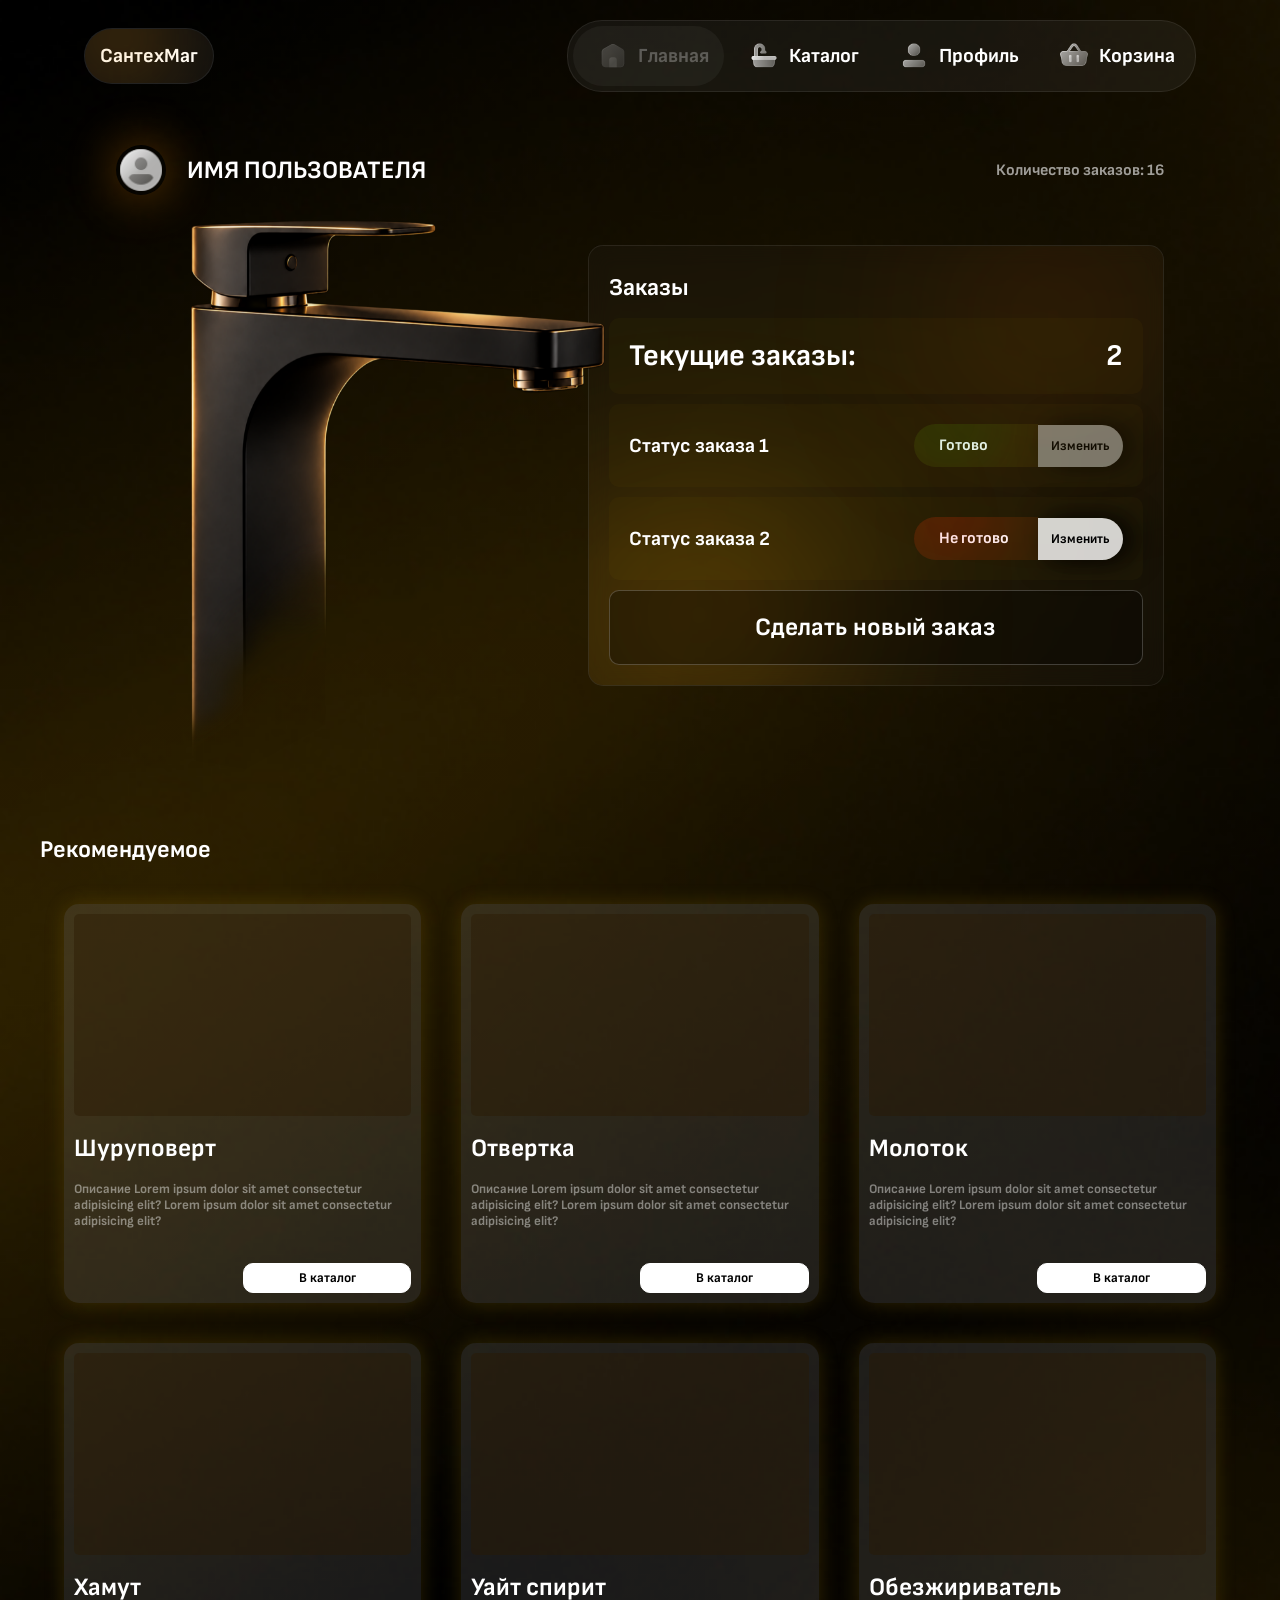
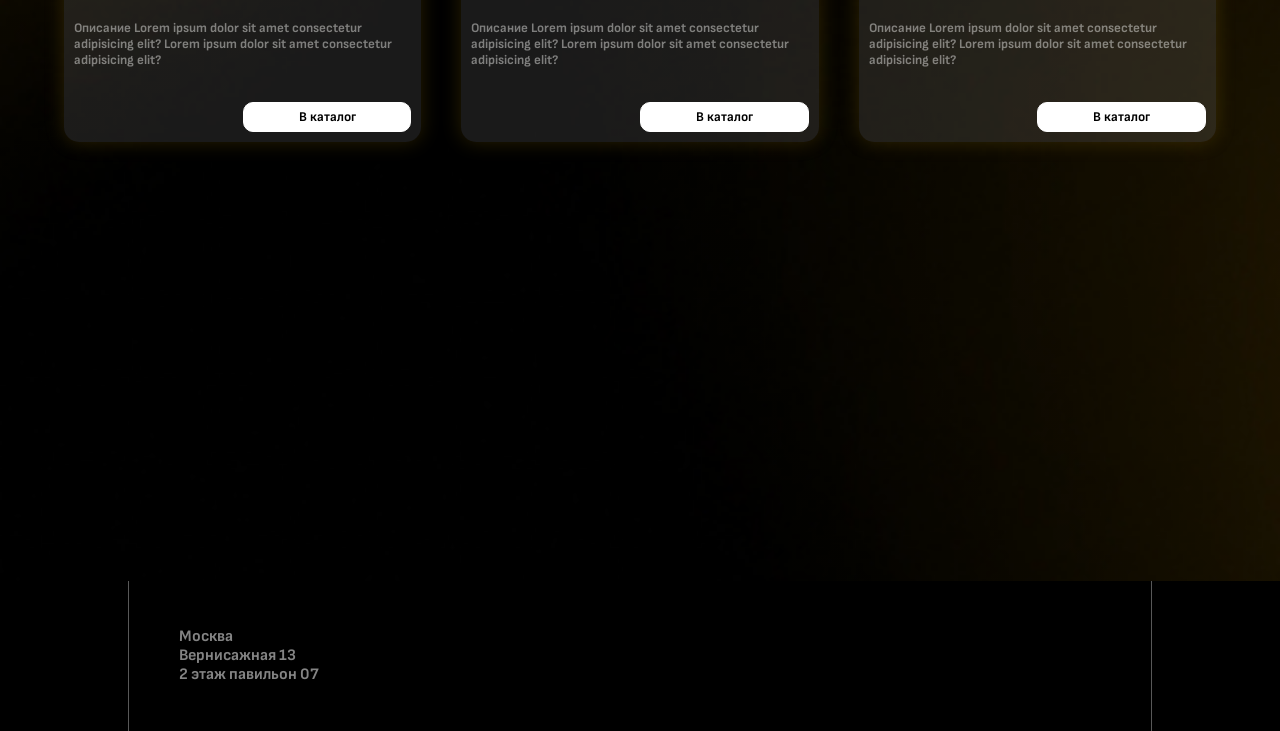
==== index.html @ e147cb2a "добавление рекомендуемых" ====
<!DOCTYPE html>
<html lang="ru">

<head>
    <meta charset="UTF-8">
    <meta name="viewport" content="width=device-width, initial-scale=1.0">
    <meta name="robots" content="noindex">
    <title>Магазин Сантехники</title>
    <link rel="preconnect" href="https://fonts.googleapis.com">
    <link rel="preconnect" href="https://fonts.gstatic.com" crossorigin>
    <link href="https://fonts.googleapis.com/css2?family=Sofia+Sans:ital,wght@0,1..1000;1,1..1000&display=swap"
        rel="stylesheet">
    <link rel="stylesheet" href="css/style.css">
    <link rel="stylesheet" href="css/menu.css">
</head>

<body>
    <div class="menu__blok">
        <div class="menu__close"><img src="img/header/menu-close.png" alt="menuclose" class="menu__close__logo"></div>
        <div class="menu__nav">
            <div class="menu__item menu__item_open">
                <div class="menu__item_icon"><img src="img/header/home.svg" alt="home"></div>
                <div class="menu__item_title"><a href="index.html">Главная</a></div>
            </div>
            <div class="menu__item">
                <div class="menu__item_icon"><img src="img/header/catalog.png" alt="catalog"></div>
                <div class="menu__item_title"><a href="catalog.html">Каталог</a></div>
            </div>
            <div class="menu__item">
                <div class="menu__item_icon"><img src="img/header/profile.png" alt="profile"></div>
                <div class="menu__item_title"><a href="#">Профиль</a></div>
            </div>
            <div class="menu__item">
                <div class="menu__item_icon"><img src="img/header/korxina.png" alt="korzina"></div>
                <div class="menu__item_title"><a href="cart.html">Корзина</a></div>
            </div>
        </div>
    </div>



    <!---------------Шапка  -->
    <div class="fon-blok">

        <header>

            <div class="header__flex">
                <div class="header__logo">
                    <div class="header__logo__blob"></div>
                    <div class="header__logo__text">СантехМаг</div>
                </div>
                <div class="search__blok">
                    <div class="search__img__div"><img src="img/header/loupe.png" alt="" class="search__logo"></div>
                    <input type="text" placeholder="Поиск" class="search__input">
                </div>

                <div class="nav__flex">
                    <nav class="nav">
                        <div class="nav__item nav__item_open">
                            <div class="nav__item_icon"><img src="img/header/home.svg" alt="home"></div>
                            <div class="nav__item_title"><a href="index.html">Главная</a></div>
                        </div>
                        <div class="nav__item">
                            <div class="nav__item_icon"><img src="img/header/catalog.png" alt="catalog"></div>
                            <div class="nav__item_title"><a href="catalog.html">Каталог</a></div>
                        </div>
                        <div class="nav__item">
                            <div class="nav__item_icon"><img src="img/header/profile.png" alt="profile"></div>
                            <div class="nav__item_title"><a href="#">Профиль</a></div>
                        </div>
                        <div class="nav__item">
                            <div class="nav__item_icon"><img src="img/header/korxina.png" alt="korzina"></div>
                            <div class="nav__item_title"><a href="cart.html">Корзина</a></div>
                        </div>
                    </nav>
                </div>
                <div class="header__menu"><img src="img/header/menu.png" alt="menu"></div>
            </div>



        </header>

        <main class="container">


            <!-- -------------Главная---- -->
            <section class="home">
                <div class="user">
                    <div class="user__logo"><img src="img/header/profilelog.png" alt="profile"></div>
                    <div class="user__name">Имя пользователя</div>

                    <div class="user__count">Количество заказов: 16</div>

                </div>
                <div class="info__blok">

                    <div class="kran__blok"><img src="img/kran.png" alt=""></div>

                    <div class="info">
                        <div class="info__blob"></div>
                        <div class="info__blob1"></div>
                        <h1 class="info__title">Заказы</h1>
                        <div class="info__item">
                            <div class="info__subtitle info__subtitle_live">Текущие заказы:</div>
                            <div class="info__counts">2</div>
                        </div>
                        <div class="info__item">
                            <div class="info__subtitle">Статус заказа 1</div>
                            <div class="info__status info__status_ready">
                                <div class="info__status__blob"></div>
                                <div class="info__status__title">Готово</div>
                            </div>
                            <button class="info__btn info__btn_ready" disabled>Изменить</button>
                        </div>

                        <div class="info__item">
                            <div class="info__subtitle">Статус заказа 2</div>
                            <div class="info__status">
                                <div class="info__status__blob info__status__blob-ready"></div>
                                <div class="info__status__title">Не готово</div>
                            </div>
                            <button class="info__btn">Изменить</button>
                        </div>
                        <div class="info__item info__item-btn">
                            <button class="info__btn_order"><a href="catalog.html">Сделать новый заказ</a></button>
                        </div>
                    </div>
                </div>
            </section>
    </div>

    <!-- -----------Частые товары -->

    <section class="usble">
        <h1 class="usble__title">Рекомендуемое</h1>

        <div class="goods">


        </div>
    </section>

    </main>


    <!--------------Подвал -->
    <footer>
        <div class="footer__info">
            <p>Москва <br> Вернисажная 13 <br> 2 этаж павильон 07</p>
        </div>
    </footer>

    <script src="script/products.js"></script>

    <script src="script/menu.js"></script>
    <script src="script/home.js"></script>
    <script src="script/animations.js"></script>
</body>

</html>
---- css/style.css ----
*,
*::before,
*::after {
  -webkit-box-sizing: border-box;
  box-sizing: border-box;
  font-family: "Sofia Sans", sans-serif;
  font-weight: 700;
}

* {
  margin: 0;
}

body {
  background: linear-gradient(rgba(0, 0, 0, 0.2), rgba(0, 0, 0, 0.2)),
    url('../img/fon.jpg') 0 0/cover;
}

.fon-blok {
  width: 100%;
  overflow: hidden;
}


header {
  position: relative;
  /* animation: down 1s; */
  width: 90%;
  margin: 0 auto;
  height: 100px;
  padding: 20px;

}

.header__menu {
  right: 20px;
  width: 50px;
  height: 50px;
  display: none;
}

.header__menu img {
  width: 100%;
}

.header__flex {
  display: -webkit-box;
  display: -ms-flexbox;
  display: flex;
  -webkit-box-pack: justify;
  -ms-flex-pack: justify;
  justify-content: space-between;
  -webkit-box-align: center;
  -ms-flex-align: center;
  align-items: center;
}

.header__logo {
  overflow: hidden;
  position: relative;
  padding: 15px;
  border-radius: 35px;
  -ms-flex-line-pack: center;
  align-content: center;
  background-color: rgba(128, 128, 128, 0.108);
  border: 1px solid rgba(255, 255, 255, 0.077);
}

.header__logo__blob {
  width: 50px;
  height: 50px;
  border-radius: 50%;
  -webkit-box-shadow: 0 0 20px gold;
  box-shadow: 0 0 20px gold;
  background-color: rgba(255, 136, 0, 0.884);
  -webkit-filter: blur(50px);
  filter: blur(50px);
  position: absolute;
  bottom: 20px;
  left: 10px;
  z-index: 3;
}

.header__logo__text {
  background: transparent;
  color: white;
  font-size: 20px;
}

.header__logo img {
  display: block;
  width: 70%;
  margin: 0 auto;
}

.nav {
  background-color: rgba(128, 128, 128, 0.108);
  border-radius: 35px;
  padding: 5px;
  display: -webkit-box;
  display: -ms-flexbox;
  display: flex;
  justify-content: space-between;
  -webkit-box-align: center;
  -ms-flex-align: center;
  align-items: center;
  border: 1px solid rgba(255, 255, 255, 0.077);
}

.nav__item {
  position: relative;
  display: -webkit-box;
  display: -ms-flexbox;
  display: flex;
  -webkit-box-align: center;
  -ms-flex-align: center;
  align-items: center;

  -webkit-transition-duration: 0.2s;
  transition-duration: 0.2s;
  border-radius: 35px;
  padding: 15px;
}

.nav__item:hover {
  background-color: rgba(128, 128, 128, 0.314);
}

.nav__item_open {
  opacity: 0.3;
  background-color: rgba(128, 128, 128, 0.314);
}

.nav__item_open:hover {
  opacity: 0.3;
}

.nav__item_icon {
  align-items: center;
  width: 30px;
  margin: 0 10px;
}

.nav__item_icon img {
  display: block;
  margin: 0 auto;
  width: 100%;
}

.nav__item_title a {
  text-decoration: none;
  font-size: 20px;
  color: white;
}

.nav__item_title a::after {
  content: '';
  position: absolute;
  top: 0;
  left: 0;
  right: 0;
  bottom: 0;
  z-index: 1;
}

.nav__item {
  cursor: pointer;
}


.search__blok {
  padding: 0 10px;
  display: flex;
  opacity: 1;
  animation: search 1s forwards reverse;
  border-radius: 40px;
  align-items: center;
  width: 40%;
  min-height: 60px;
  background-color: rgba(128, 128, 128, 0.139);
  border: 1px solid rgba(255, 255, 255, 0.077);
}

.search__img__div {
  border-right: 1px solid rgb(246, 243, 243);
  max-width: 30px;
  margin: 10px;
  padding-right: 5px;
}

.search__logo {
  display: block;
  width: 100%;
  margin: 0 auto;
}

.search__input {
  outline: none;
  border-radius: 40px;
  border: none;
  width: 90%;
  min-height: 30px;
  padding: 10px;
  background-color: rgba(255, 170, 0, 0.077);
  color: white;
}






.container {
  padding: 20px;
  width: 85%;
  margin: 0 auto;
}

.user {
  position: relative;
  animation: up 1s;
  display: -webkit-box;
  display: -ms-flexbox;
  display: flex;
  -webkit-box-pack: start;
  -ms-flex-pack: start;
  justify-content: start;
  -webkit-box-align: center;
  -ms-flex-align: center;
  align-items: center;
  padding: 50px 0;
  width: 100%;
  height: 30px;
}

.user__logo {
  width: 50px;
  height: 50px;
  box-shadow: 0 0 50px rgba(255, 145, 0, 0.425);
  border-radius: 50%;
  overflow: hidden;
}

.user__logo img {
  display: block;
  margin: 0 auto;
  width: 100%;
}

.user__name {
  color: white;
  font-size: 25px;
  text-transform: uppercase;
  -webkit-box-flex: 1;
  -ms-flex: 1 1 auto;
  flex: 1 1 auto;
  margin: 0 2%;
}

.user__count {
  color: rgba(255, 255, 255, 0.599);
}

.home {
  padding: 0;
}

.info__blok {
  display: flex;
  flex-direction: row;
  justify-content: space-between;
  align-items: start;
}

.kran__blok {
  animation: updown 4s ease-in-out 1s infinite alternate-reverse;
  position: relative;
  width: 40%;
  left: 7%;
  z-index: 8;
  max-height: 100%;
}

.kran__blok img {
  width: 100%;
  animation: up 2s ease;
  pointer-events: none;
}


.info {
  position: relative;
  animation: up 1s;
  z-index: 5;
  background: transparent;
  background-color: rgba(241, 241, 241, 0.024);
  backdrop-filter: blur(10px);
  padding: 10px;
  border-radius: 15px;
  margin: 25px 0 0 0;
  justify-self: end;
  width: 55%;
  overflow: hidden;
  border: 1px solid rgba(255, 255, 255, 0.077);
}

.info__item {
  margin: 10px;
  z-index: 2;
  position: relative;
  opacity: 0;
  animation: up 1s forwards;
  animation-delay: 0.5s;
  display: -webkit-box;
  display: -ms-flexbox;
  display: flex;
  -webkit-box-align: center;
  -ms-flex-align: center;
  align-items: center;
  background-color: rgba(255, 217, 0, 0.027);
  backdrop-filter: blur(500px);
  padding: 20px;
  border-radius: 10px;
}

.info__item-btn {
  justify-content: center;
  border: 1px solid rgba(255, 255, 255, 0.206);
  background-color: rgba(0, 0, 0, 0.299);
}

.info__item-btn:hover {
  background-color: rgba(255, 217, 0, 0.027);
}

.info__title {
  color: white;
  margin: 3% 0 3% 10px;
}

.info__subtitle {

  color: white;
  /* margin: 0 0 1% 0; */
  font-size: 20px;
  -webkit-box-flex: 1;
  -ms-flex: 1 1 auto;
  flex: 1 1 auto;
}

.info__subtitle_live {
  font-size: 30px;
}

.info__btn_order {
  background: none;
  border: none;

}

.info__btn_order a {
  color: white;
  font-size: 25px;
  text-decoration: none;
}

.info__btn_order a::after {
  content: '';
  top: 0;
  bottom: 0;
  left: 0;
  right: 0;
  position: absolute;
  z-index: 1;
}


.info__blob {
  width: 200px;
  height: 100px;
  border-radius: 50%;
  -webkit-box-shadow: 0 0 40px rgba(255, 217, 0, 0.073);
  box-shadow: 0 0 40px rgba(255, 217, 0, 0.055);
  background-color: rgba(255, 106, 0, 0.288);
  -webkit-filter: blur(100px);
  filter: blur(100px);
  position: absolute;
  top: 20px;
  right: 10px;
  z-index: 0;
}

.info__blob1 {
  width: 200px;
  height: 100px;
  border-radius: 50%;
  -webkit-box-shadow: 0 0 50px gold;
  box-shadow: 0 0 50px gold;
  background-color: rgba(255, 136, 0, 0.384);
  -webkit-filter: blur(100px);
  filter: blur(100px);
  position: absolute;
  bottom: 20px;
  left: 10px;
  z-index: 0;
}

.info__counts {
  color: white;
  font-size: 30px;
}

.info__status {
  overflow: hidden;
  position: relative;
  -ms-flex-line-pack: center;
  align-content: center;
  background-color: rgba(252, 152, 2, 0.075);
  display: block;
  padding: 0 5%;
  text-align: start;
  -ms-flex-line-pack: center;
  align-content: center;
  width: 25%;
  border-radius: 30px 0 0 30px;
  height: 43px;
  /* -webkit-box-shadow: 0 0 10px red; */
  /* box-shadow: 0 0 10px red; */
}

.info__status__title {
  color: white;
}

.info__status__blob {
  width: 50px;
  height: 50px;
  border-radius: 50%;
  -webkit-box-shadow: 0 0 10px green;
  box-shadow: 0 0 10px green;
  background-color: green;
  -webkit-filter: blur(50px);
  filter: blur(50px);
  position: absolute;
  bottom: 20px;
  left: 10px;
  z-index: 3;
}

.info__status__blob-ready {
  -webkit-box-shadow: 0 0 10px red;
  box-shadow: 0 0 10px red;
  background-color: red;
}

.info__btn {
  padding: 13px;
  background-color: rgba(255, 255, 255, 0.807);
  color: black;
  border-radius: 0 30px 30px 0;
  -webkit-transition-duration: 0.3s;
  transition-duration: 0.3s;
  border: none;
  -webkit-box-shadow: 10px 0 30px black;
  box-shadow: 10px 0 30px black;
}

.info__btn:hover {
  background-color: rgba(0, 0, 0, 0.589);
  color: white;
}

.info__btn_ready {
  opacity: 0.5;
}

.info__btn_ready:hover {
  background-color: rgba(255, 255, 255, 0.807);
  color: black;
}

.usble {
  width: 100%;
  backdrop-filter: blur(0px);
  overflow: hidden;

}

.usble__title {
  color: white;
  margin: 40px;
}

.goods {
  display: -ms-grid;
  display: grid;
  -ms-grid-columns: 1fr 40px 1fr 40px 1fr;
  grid-template-columns: repeat(3, 1fr);
  -ms-grid-rows: 1fr 40px 1fr 40px 1fr;
  grid-template-rows: repeat(3, 1fr);
  gap: 40px;
  width: 90%;
  margin: 0 auto;
}

.goods>*:nth-child(1) {
  -ms-grid-row: 1;
  -ms-grid-column: 1;
}

.goods>*:nth-child(2) {
  -ms-grid-row: 1;
  -ms-grid-column: 3;
}

.goods>*:nth-child(3) {
  -ms-grid-row: 1;
  -ms-grid-column: 5;
}

.goods>*:nth-child(4) {
  -ms-grid-row: 3;
  -ms-grid-column: 1;
}

.goods>*:nth-child(5) {
  -ms-grid-row: 3;
  -ms-grid-column: 3;
}

.goods>*:nth-child(6) {
  -ms-grid-row: 3;
  -ms-grid-column: 5;
}

.goods>*:nth-child(7) {
  -ms-grid-row: 5;
  -ms-grid-column: 1;
}

.goods>*:nth-child(8) {
  -ms-grid-row: 5;
  -ms-grid-column: 3;
}

.goods>*:nth-child(9) {
  -ms-grid-row: 5;
  -ms-grid-column: 5;
}

.goods__karta {
  opacity: 0;
  position: relative;
  display: -webkit-box;
  display: -ms-flexbox;
  display: flex;
  -webkit-box-orient: vertical;
  -webkit-box-direction: normal;
  -ms-flex-direction: column;
  flex-direction: column;
  -webkit-box-pack: start;
  -ms-flex-pack: start;
  justify-content: start;
  -webkit-box-align: center;
  -ms-flex-align: center;
  align-items: center;
  padding: 10px;
  border-radius: 15px;
  max-width: 100%;
  background-color: rgba(255, 255, 255, 0.103);
  -webkit-box-shadow: 0 0 20px rgba(255, 200, 0, 0.658);
  box-shadow: 0 0 20px rgba(181, 142, 0, 0.228);
  backdrop-filter: blur(10px);
  transition-duration: 0.5s;
}

.goods__karta:hover {
  scale: 1.10;
  box-shadow: 0 0 1px black;
}

.animate {
  animation: up 1s forwards;
}

.goods__image {
  background-color: rgba(42, 26, 0, 0.409);
  width: 100%;
  border-radius: 5px;
  padding-bottom: 60%;
  margin-bottom: 5%;
}

.goods__name {
  color: white;
  font-size: 25px;
  margin-bottom: 5%;
  -ms-flex-item-align: start;
  -ms-grid-row-align: start;
  align-self: start;
}

.goods__description {
  font-size: 13px;
  color: rgba(255, 254, 253, 0.439);
  margin-bottom: 10%;
  -webkit-box-flex: 1;
  -ms-flex: 1 1 auto;
  flex: 1 1 auto;
  max-height: 60px;
  overflow: hidden;
}

.goods__btn {
  -ms-flex-item-align: end;
  -ms-grid-row-align: end;
  align-self: end;
  background-color: white;
  color: black;
  border: 1px solid white;
  border-radius: 10px;
  width: 50%;
  height: 30px;
  -webkit-transition-duration: 0.2s;
  transition-duration: 0.2s;
}

.goods__btn:active {
  background-color: rgba(253, 252, 252, 0.266);
}

.goods__btn:hover {
  background-color: rgba(252, 251, 248, 0.432);
}

footer {
  background-color: black;
  height: 150px;
}

footer .footer__info {
  border-left: 1px solid rgba(128, 128, 128, 0.688);
  border-right: 1px solid rgba(128, 128, 128, 0.688);
  width: 80%;
  height: 100%;
  -ms-flex-line-pack: center;
  align-content: center;
  margin: 0 auto;
  color: rgba(255, 255, 255, 0.519);
}

footer .footer__info p {
  padding: 0 50px;
}

@keyframes search {
  0% {
    opacity: 0;
    width: 0%;
  }

  100% {
    opacity: 1;
    width: 40%;
  }
}


@keyframes down {
  0% {
    opacity: 0;
    top: -100px
  }

  100% {
    top: 0;
    opacity: 1;
  }
}

@keyframes up {
  0% {
    transform: translateY(100px);
    opacity: 0;
  }

  100% {
    transform: translateY(0);
    opacity: 1;
  }
}

@keyframes updown {
  0% {
    transform: translateY(30px);
  }

  100% {
    transform: translateY(0);
  }
}


@media (max-width: 1200px) {
  .search__blok {
    width: 60%;

  }

  .nav__flex {
    display: none;
  }

  .header__menu {
    display: block;
  }

  .fon-blok {
    background: url(/img/fon.jpg) -1050px 0;

  }

  .kran__blok {
    display: none;
  }

  .info {
    width: 100%;
  }
}

@media (max-width: 780px) {
  .goods {
    -ms-grid-columns: (1fr 1fr);
    grid-template-columns: repeat(2, 1fr);
  }

  .container {
    width: 100%;
    margin: 0;
  }

  .user {
    padding: 0;
  }
  .info {
    padding: 5px;
  }
  .info__title {
    font-size: 20px;
  }
  .info__subtitle_live {
    font-size: 20px;
  }
  header {
    width: 100%;
    height: 70px;
    padding: 10px;
  }

  .nav__flex {
    display: none;
  }

  .header__menu {
    display: block;
  }
}

  @media (max-width: 520px) {

    .info__title,
    .info__item {
      margin: 10px;
    }

    .info__status {
      font-size: 15px;
      width: 30%;
    }

    .info__subtitle {
      font-size: 15px;
    }

    .info__subtitle_live {
      font-size: 20px;
    }
    .info__counts {
      font-size: 20px;
    }

    .goods__karta {
      padding: 10px;
    }

    .goods {
      width: 100%;
      margin: 0 auto;
      gap: 10px;
    }

    .goods__description {
      max-height: 50px;
      overflow: hidden;
    }

    .info {
      padding: 5px;
    }
    .info__item {
      padding: 10px;
    }
    .info__btn {
      padding: 10px;
    }
    .info__status {
      height: 35px;
    }
    .info__btn_order a {
      font-size: 20px;
    }
    .user__name {
      font-size: 18px;
    }

    .user__count {
      font-size: 14px;
    }

    .user__logo {
      display: none;
    }
    .usble__title {
      margin: 20px 30px;
    }
    .goods {
      width: 90%;
      margin: 0 auto 30px auto;
      gap: 15px;
    }
    .goods__karta {
      padding: 3px;
    }
    .goods__name {
      font-size: 20px;
    }
    .goods__btn {
      font-size: 15px;
    }
  }

  @media (max-width: 390px) {
    .goods {
      -ms-grid-columns: (1fr);
      grid-template-columns: repeat(2, 1fr);
    }

    .container {
      padding: 10px;
    }

    .good__name {
      font-size: 5px;
    }
  }
---- css/menu.css ----
.menu__blok {
    z-index: 10;
    position: fixed;
    right: -70%;
    display: none;
    top: 0;
    background-color: rgb(22, 21, 21);
    border: 4px solid rgba(255, 166, 0, 0.084);
    height: 100%;
    width: 70%;
    box-shadow: 0 0 10px black;
    box-shadow: inset 0 0 1000px rgba(255, 170, 0, 0.172);
}

.menu__blok_open {
    right: 0;
}

.menu__nav {
    padding: 40px;
}
.menu__close {
    width: 30px;
    margin: 25px;
}
.menu__close__logo {
    width: 100%;
}
.menu__item {
    display: flex;
    margin: 20px 0;
    transition-duration: 0.3s;
}
.menu__item:hover {
    opacity: 0.5;
}
.menu__item_open {
    opacity: 0.5;
}


.menu__item_title a {
    color: white;
    font-size: 25px;
    text-decoration: none;
    margin: 0 10px;
}
.menu__item_icon {
    width: 20px;
    align-content: center;
}

.menu__item_icon img {
    width: 100%;
    display: block;
    margin: 0 auto;
}


@media (max-width: 1200px) {
    .menu__blok {
        display: block;
    }
}
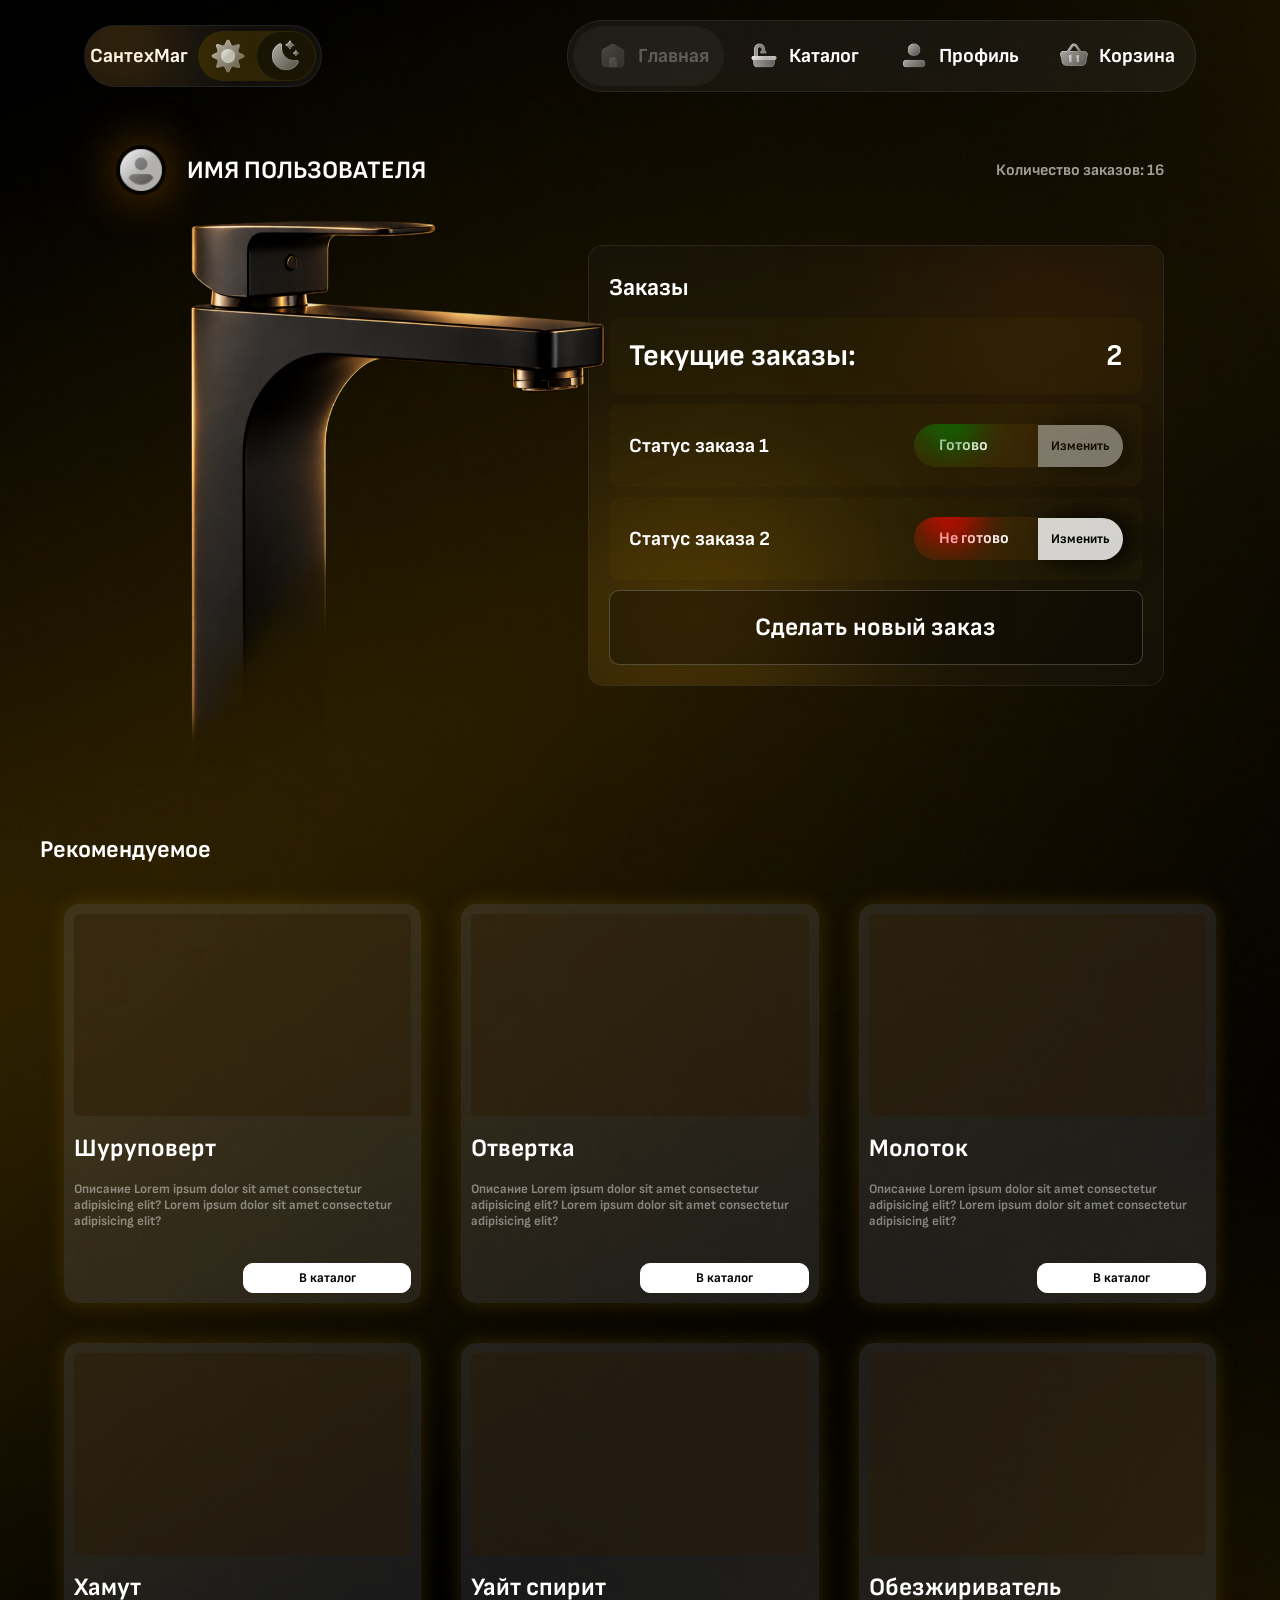
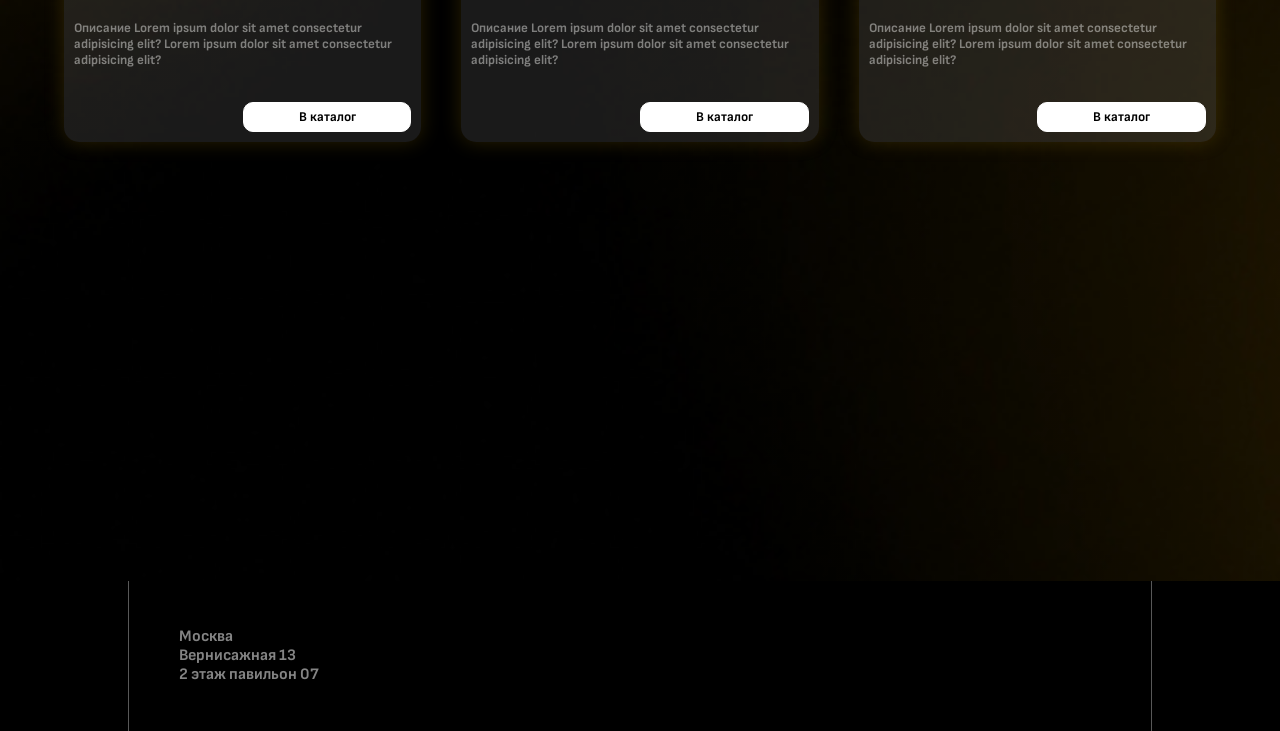
==== commit 867a09bd: "смена темы и доработка функций меню" ====
--- a/index.html
+++ b/index.html
@@ -5,6 +5,11 @@
     <meta charset="UTF-8">
     <meta name="viewport" content="width=device-width, initial-scale=1.0">
     <meta name="robots" content="noindex">
+    <script>
+        if (localStorage.getItem('theme') === 'light') {
+            document.documentElement.classList.add('light-theme');
+        }
+    </script>
     <title>Магазин Сантехники</title>
     <link rel="preconnect" href="https://fonts.googleapis.com">
     <link rel="preconnect" href="https://fonts.gstatic.com" crossorigin>
@@ -12,6 +17,8 @@
         rel="stylesheet">
     <link rel="stylesheet" href="css/style.css">
     <link rel="stylesheet" href="css/menu.css">
+    <link rel="stylesheet" href="css/lightTheme.css">
+
 </head>
 
 <body>
@@ -48,6 +55,10 @@
                 <div class="header__logo">
                     <div class="header__logo__blob"></div>
                     <div class="header__logo__text">СантехМаг</div>
+                    <div class="theme">
+                        <div class="theme__button" id="light"><img src="img/theme/light.png" alt=""></div>
+                        <div class="theme__button" id="dark"><img src="img/theme/dark.png" alt=""></div>
+                    </div>
                 </div>
                 <div class="search__blok">
                     <div class="search__img__div"><img src="img/header/loupe.png" alt="" class="search__logo"></div>
@@ -156,6 +167,7 @@
     <script src="script/menu.js"></script>
     <script src="script/home.js"></script>
     <script src="script/animations.js"></script>
+    <script src="script/setThemeHome.js"></script>
 </body>
 
 </html>
--- a/css/style.css
+++ b/css/style.css
@@ -60,13 +60,42 @@
 .header__logo {
   overflow: hidden;
   position: relative;
-  padding: 15px;
+  padding: 5px;
   border-radius: 35px;
   -ms-flex-line-pack: center;
   align-content: center;
   background-color: rgba(128, 128, 128, 0.108);
   border: 1px solid rgba(255, 255, 255, 0.077);
-}
+  display: flex;
+  align-items: center;
+
+}
+
+.theme {
+  display: flex;
+  align-items: center;
+  background-color: rgba(67, 53, 0, 0.595);
+  border-radius: 35px;
+  width: 100%;
+  height: 50px;
+  margin-left: 10px;
+  padding: 1px;
+}
+.theme__button {
+  padding: 5px;
+  align-content: center;
+  border-radius: 35px;
+  height: 100%;
+}
+#dark {
+  background-color: rgba(0, 0, 0, 0.476);
+  
+}
+#light:hover {
+  background-color: rgba(0, 0, 0, 0.476);
+}
+
+
 
 .header__logo__blob {
   width: 50px;
@@ -442,7 +471,7 @@
   box-shadow: 0 0 10px green;
   background-color: green;
   -webkit-filter: blur(50px);
-  filter: blur(50px);
+  filter: blur(20px);
   position: absolute;
   bottom: 20px;
   left: 10px;
@@ -717,10 +746,6 @@
     display: block;
   }
 
-  .fon-blok {
-    background: url(/img/fon.jpg) -1050px 0;
-
-  }
 
   .kran__blok {
     display: none;
@@ -771,6 +796,14 @@
 
   @media (max-width: 520px) {
 
+    .header__logo {
+      font-size: 15px;
+    }
+    .theme {
+      max-width: 80px;
+      max-height: 30px;
+    }
+
     .info__title,
     .info__item {
       margin: 10px;
--- a/css/menu.css
+++ b/css/menu.css
@@ -16,6 +16,18 @@
 .menu__blok_open {
     right: 0;
 }
+.fon-menu {
+    background-color: black;
+    opacity: 0.8;
+    width: 100%;
+    height: 100%;
+    position: fixed;
+    top: 0;
+    left: 0;
+    z-index: 9;
+}
+
+
 
 .menu__nav {
     padding: 40px;
--- a/css/lightTheme.css
+++ b/css/lightTheme.css
@@ -0,0 +1,207 @@
+html.light-theme {
+    body {
+        background: linear-gradient(rgba(0, 0, 0, 0.2), rgba(0, 0, 0, 0.2)),
+            url('../img/fonlight.png') 0 0/cover;
+    }
+
+    .header__logo {
+        background-color: rgba(240, 248, 255, 0.635);
+        border: 1px solid white;
+    }
+
+    .header__logo__blob {
+        background-color: rgb(0, 140, 255);
+        -webkit-box-shadow: 0 0 20px rgba(0, 166, 255, 0.514);
+        box-shadow: 0 0 20px rgba(0, 136, 255, 0.862);
+        filter: blur(30px);
+        width: 50px;
+
+    }
+
+    .search__blok {
+        background-color: rgba(30, 143, 255, 0.557);
+    }
+
+    .search__input {
+        background-color: rgba(255, 255, 255, 0.661);
+        color: black;
+    }
+
+    .header__logo__text {
+        color: black;
+    }
+
+    .nav {
+        background-color: rgba(240, 248, 255, 0.635);
+        backdrop-filter: blur(20px);
+
+    }
+
+
+    .nav__item:hover {
+        background-color: rgba(30, 143, 255, 0.622);
+    }
+
+    .nav__item_open {
+        opacity: 0.3;
+        background-color: dodgerblue;
+    }
+
+    .nav__item_open:hover {
+        opacity: 0.3;
+    }
+
+    .theme {
+        background-color: #1e90ff;
+    }
+
+    #light {
+        background-color: rgba(0, 0, 0, 0.476);
+    }
+
+    #dark {
+        background: none;
+    }
+
+    #dark:hover {
+        background-color: rgba(0, 0, 0, 0.476);
+    }
+
+
+    .user__name,
+    .user__count,
+    .info__title,
+    .info__subtitle,
+    .info__counts,
+    .info__status__title,
+    .info__btn,
+    .info__btn_ready,
+    .info__btn_order a,
+    .usble__title,
+    .goods__buy__total {
+        color: black;
+    }
+
+    .info {
+        background-color: rgba(240, 248, 255, 0.334);
+        backdrop-filter: blur(30px);
+    }
+
+    .info__blob,
+    .info__blob1 {
+        background-color: dodgerblue;
+        box-shadow: 0 0 40px dodgerblue;
+        filter: blur(40px);
+    }
+
+    .info__item {
+        background-color: rgba(30, 143, 255, 0.706);
+        backdrop-filter: blur(100px);
+        border: 1px solid rgba(255, 255, 255, 0.304);
+    }
+
+    .goods__karta {
+        background-color: rgba(30, 143, 255, 0.346);
+        backdrop-filter: blur(500px);
+        box-shadow: 0 0 20px rgba(255, 255, 255, 0.423);
+    }
+
+    .open-btn {
+        background-color: rgba(255, 255, 255, 0.698);
+        color: black;
+    }
+
+    .cart-page {
+        background-color: rgba(255, 255, 255, 0.228);
+    }
+
+    #closeCartPage,
+    .back-btn {
+        background-color: rgba(30, 143, 255, 0.358);
+    }
+
+    #closeCartPage:hover,
+    .back-btn:hover {
+        background-color: dodgerblue;
+    }
+
+    .image-blok {
+        box-shadow: 0 0 15px rgba(255, 255, 255, 0.405);
+    }
+
+    .img1 {
+        background-color: rgba(30, 143, 255, 0.358);
+    }
+
+    .minus-button,
+    .plus-button {
+        background-color: rgba(30, 143, 255, 0.358);
+    }
+
+    .minus-button:hover,
+    .plus-button:hover {
+        background-color: dodgerblue;
+    }
+
+
+
+    .nav__cart__count {
+        background-color: dodgerblue;
+    }
+
+
+    .goods__blob {
+        box-shadow: 0 0 20px white;
+        background-color: white;
+    }
+
+    .goods__blob1 {
+        box-shadow: 0 0 20px dodgerblue;
+        background-color: dodgerblue;
+    }
+
+    .shadow {
+        background-color: rgba(16, 102, 177, 0.482);
+        box-shadow: 0 0 10px white;
+    }
+
+    .cart__item,
+    .clear-btn {
+        background-color: rgba(0, 0, 0, 0.317);
+    }
+
+    .cart__img {
+        background-color: rgba(30, 143, 255, 0.367);
+    }
+
+    .goods__buy {
+        background-color: rgba(255, 255, 255, 0.555);
+    }
+
+    .goods__buy__button {
+        background-color: rgba(30, 143, 255, 0.316);
+    }
+
+    .goods__buy__button:hover {
+        background-color: #1e90ff;
+    }
+
+
+    .order {
+        backdrop-filter: blur(100px);
+    }
+
+    .order__info {
+        background: linear-gradient(90deg, rgba(30, 144, 255, 1) 0%,
+                rgba(255, 255, 255, 1) 100%);
+    }
+
+    .cart-btn-blok {
+        background-color: rgba(30, 143, 255, 0.486);
+        border: 1px solid white;
+    }
+
+    .menu__blok {
+        background-color: dodgerblue;
+    }
+}
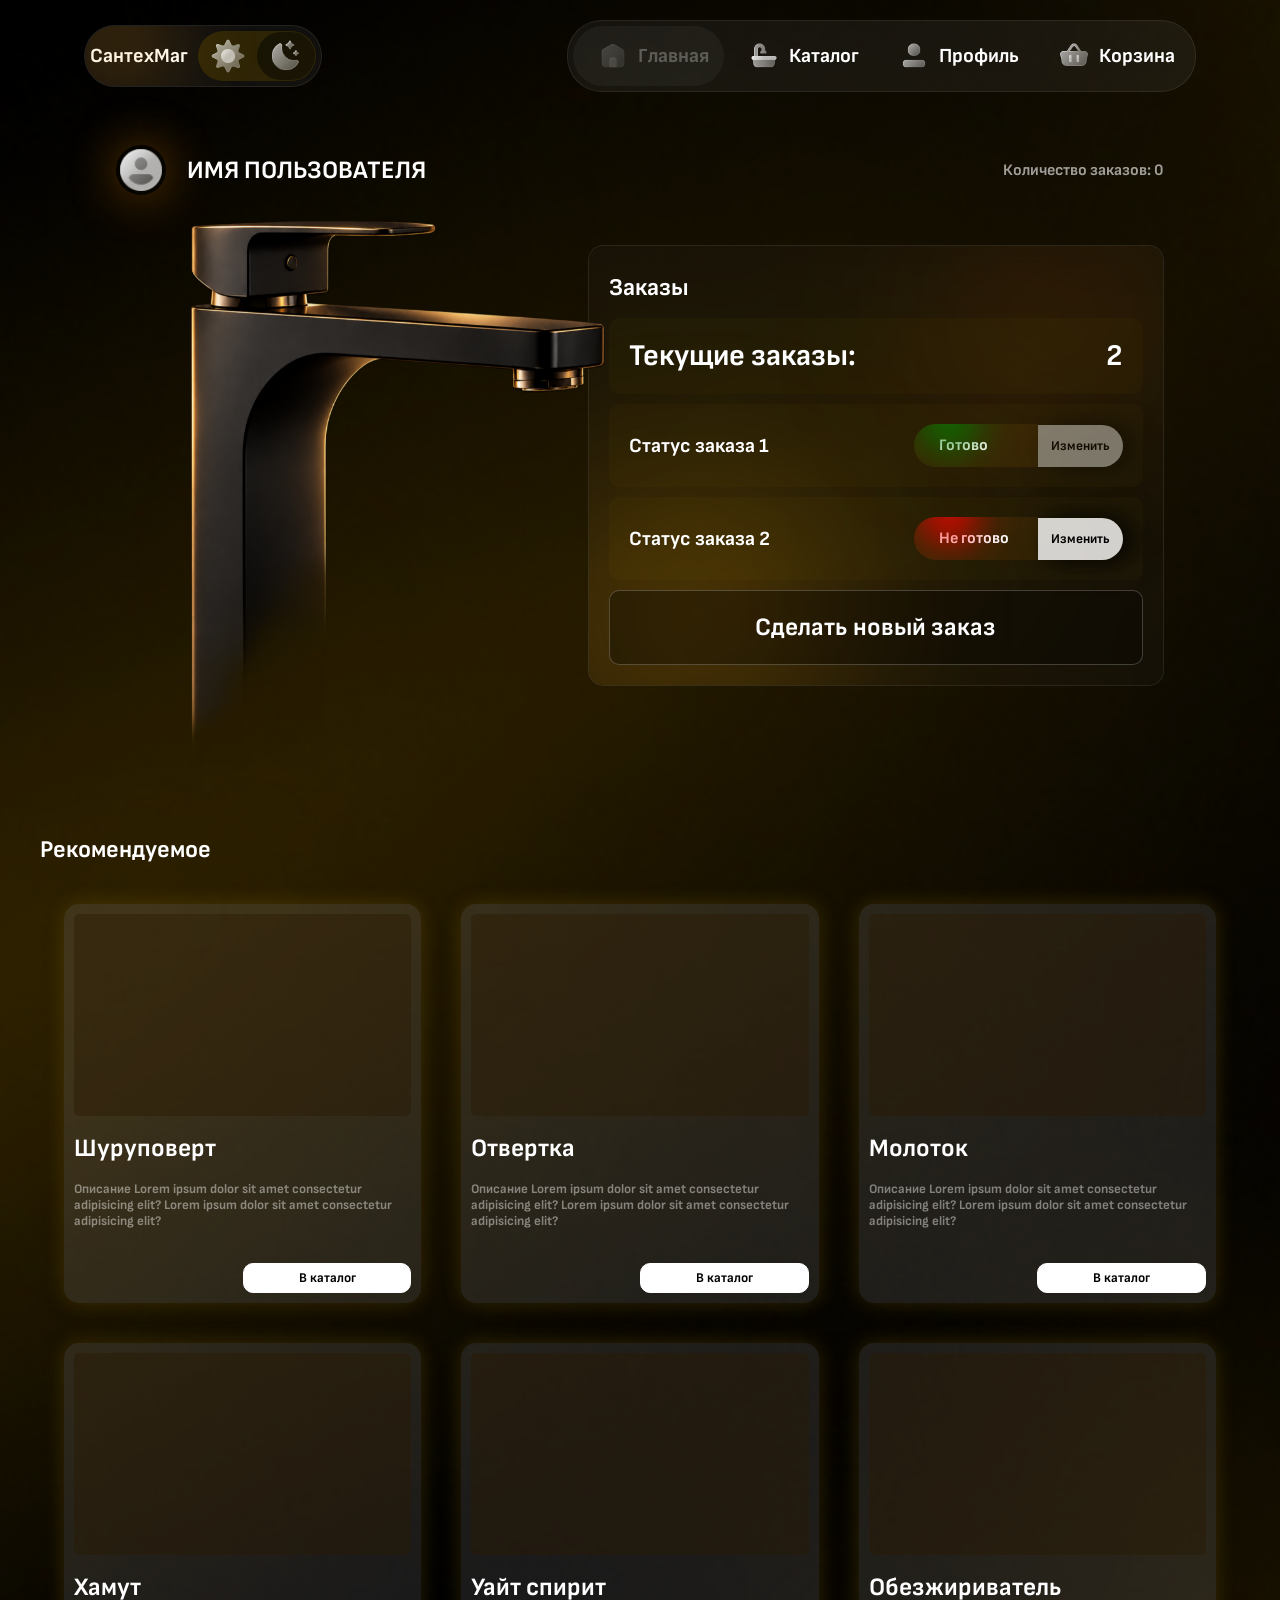
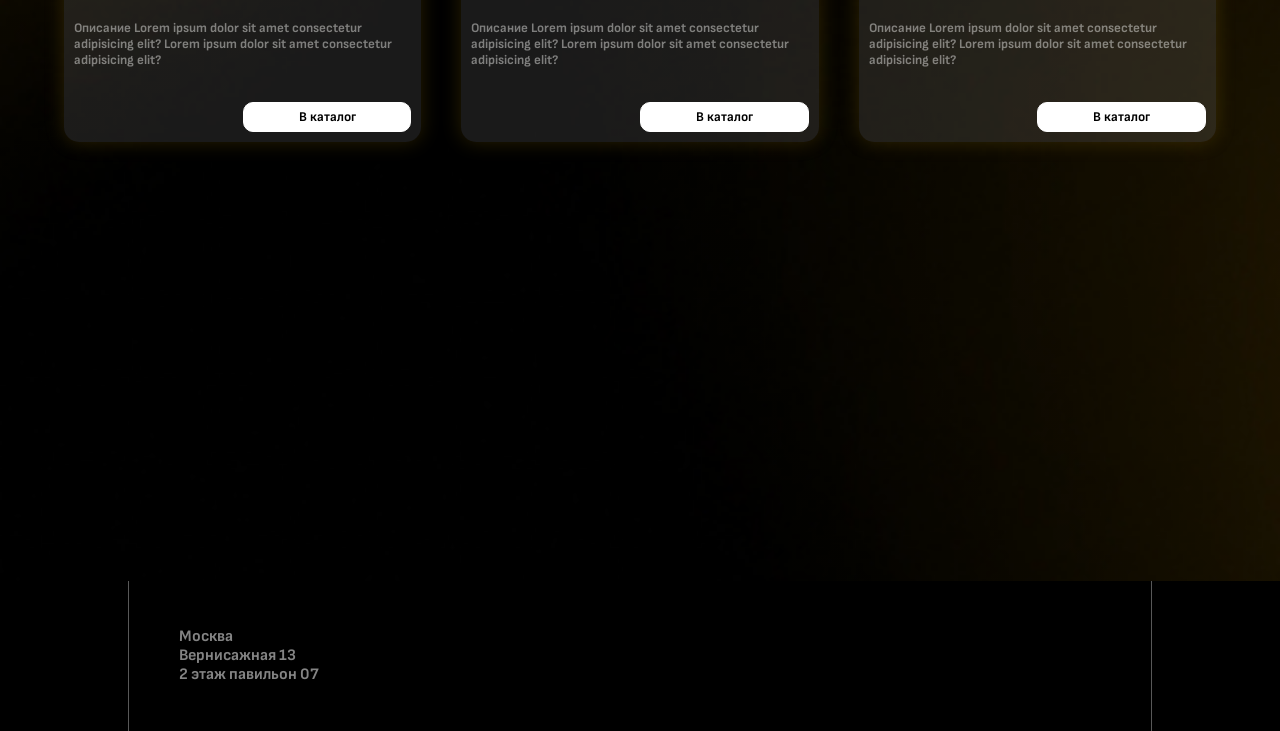
==== commit 7f4c8223: "добавление кнопки домой и доработка поиска и некоторые визуальные исправления" ====
--- a/index.html
+++ b/index.html
@@ -101,7 +101,7 @@
                     <div class="user__logo"><img src="img/header/profilelog.png" alt="profile"></div>
                     <div class="user__name">Имя пользователя</div>
 
-                    <div class="user__count">Количество заказов: 16</div>
+                    <div class="user__count">Количество заказов: 0</div>
 
                 </div>
                 <div class="info__blok">
@@ -168,6 +168,8 @@
     <script src="script/home.js"></script>
     <script src="script/animations.js"></script>
     <script src="script/setThemeHome.js"></script>
+
+
 </body>
 
 </html>
--- a/css/style.css
+++ b/css/style.css
@@ -7,6 +7,7 @@
   box-sizing: border-box;
   font-family: "Sofia Sans", sans-serif;
   font-weight: 700;
+  transition-duration: 0.5s;
 }
 
 * {
@@ -116,6 +117,7 @@
   background: transparent;
   color: white;
   font-size: 20px;
+  
 }
 
 .header__logo img {
--- a/css/lightTheme.css
+++ b/css/lightTheme.css
@@ -1,12 +1,19 @@
 html.light-theme {
     body {
-        background: linear-gradient(rgba(0, 0, 0, 0.2), rgba(0, 0, 0, 0.2)),
+        background: linear-gradient(rgba(255, 255, 255, 0.2), rgba(255, 255, 255, 0.2)),
             url('../img/fonlight.png') 0 0/cover;
     }
 
     .header__logo {
         background-color: rgba(240, 248, 255, 0.635);
-        border: 1px solid white;
+
+        box-shadow: 0 0 20px rgba(0, 0, 0, 0.347);
+    }
+
+    .header__menu {
+        background-color: rgba(0, 128, 255, 0.456);
+        border-radius: 5px;
+        box-shadow: 0 0 20px rgba(0, 0, 0, 0.476);
     }
 
     .header__logo__blob {
@@ -20,6 +27,7 @@
 
     .search__blok {
         background-color: rgba(30, 143, 255, 0.557);
+        box-shadow: 0 0 20px rgba(0, 0, 0, 0.347);
     }
 
     .search__input {
@@ -32,9 +40,9 @@
     }
 
     .nav {
-        background-color: rgba(240, 248, 255, 0.635);
-        backdrop-filter: blur(20px);
-
+        background-color: rgba(255, 255, 255, 0.294);
+        backdrop-filter: blur(200px); 
+        box-shadow: 0 0 20px rgba(0, 0, 0, 0.347);
     }
 
 
@@ -68,6 +76,7 @@
     }
 
 
+    .usble__title,
     .user__name,
     .user__count,
     .info__title,
@@ -77,14 +86,19 @@
     .info__btn,
     .info__btn_ready,
     .info__btn_order a,
-    .usble__title,
     .goods__buy__total {
         color: black;
+    }
+
+    .user__logo {
+        box-shadow: 0 0 50px rgba(0, 0, 0, 0.616);
     }
 
     .info {
         background-color: rgba(240, 248, 255, 0.334);
         backdrop-filter: blur(30px);
+        box-shadow: 0 0 20px rgba(0, 0, 0, 0.347);
+
     }
 
     .info__blob,
@@ -95,9 +109,18 @@
     }
 
     .info__item {
-        background-color: rgba(30, 143, 255, 0.706);
-        backdrop-filter: blur(100px);
-        border: 1px solid rgba(255, 255, 255, 0.304);
+        background-color: rgba(30, 143, 255, 0.103);
+        backdrop-filter: blur(200px);
+        border: 1px solid rgba(0, 0, 0, 0.304);
+    }
+
+    .info__item-btn {
+        background-color: #1e8fff3d;
+        transition-duration: 0.2s;
+    }
+
+    .info__item-btn:hover {
+        background-color: #1e8fffa2;
     }
 
     .goods__karta {
@@ -115,8 +138,7 @@
         background-color: rgba(255, 255, 255, 0.228);
     }
 
-    #closeCartPage,
-    .back-btn {
+    #closeCartPage {
         background-color: rgba(30, 143, 255, 0.358);
     }
 
@@ -149,6 +171,12 @@
         background-color: dodgerblue;
     }
 
+    .goods__karta {
+        box-shadow: 0 0 20px rgba(0, 0, 0, 0.347);
+    }
+    .goods__image {
+        background-color: rgba(255, 255, 255, 0.63);
+    }
 
     .goods__blob {
         box-shadow: 0 0 20px white;
@@ -179,16 +207,31 @@
     }
 
     .goods__buy__button {
+        
+        background-color: #1e90ff;
+    }
+
+    .goods__buy__button:hover {
         background-color: rgba(30, 143, 255, 0.316);
     }
 
-    .goods__buy__button:hover {
-        background-color: #1e90ff;
-    }
-
+    .search__not-found {
+        color: black;
+    }
 
     .order {
         backdrop-filter: blur(100px);
+        box-shadow: 0 0 20px rgba(0, 0, 0, 0.434);
+    }
+
+    .back-btn {
+        background-color: rgba(255, 255, 255, 0.696);
+    }
+    .back-btn:hover {
+        background-color: white;
+    }
+    .back-btn a {
+        color: black;
     }
 
     .order__info {
@@ -204,4 +247,9 @@
     .menu__blok {
         background-color: dodgerblue;
     }
+
+    .header__home {
+        background-color: #1e8fff7c;
+        border: 1px solid rgba(255, 255, 255, 0.376);
+    }
 }
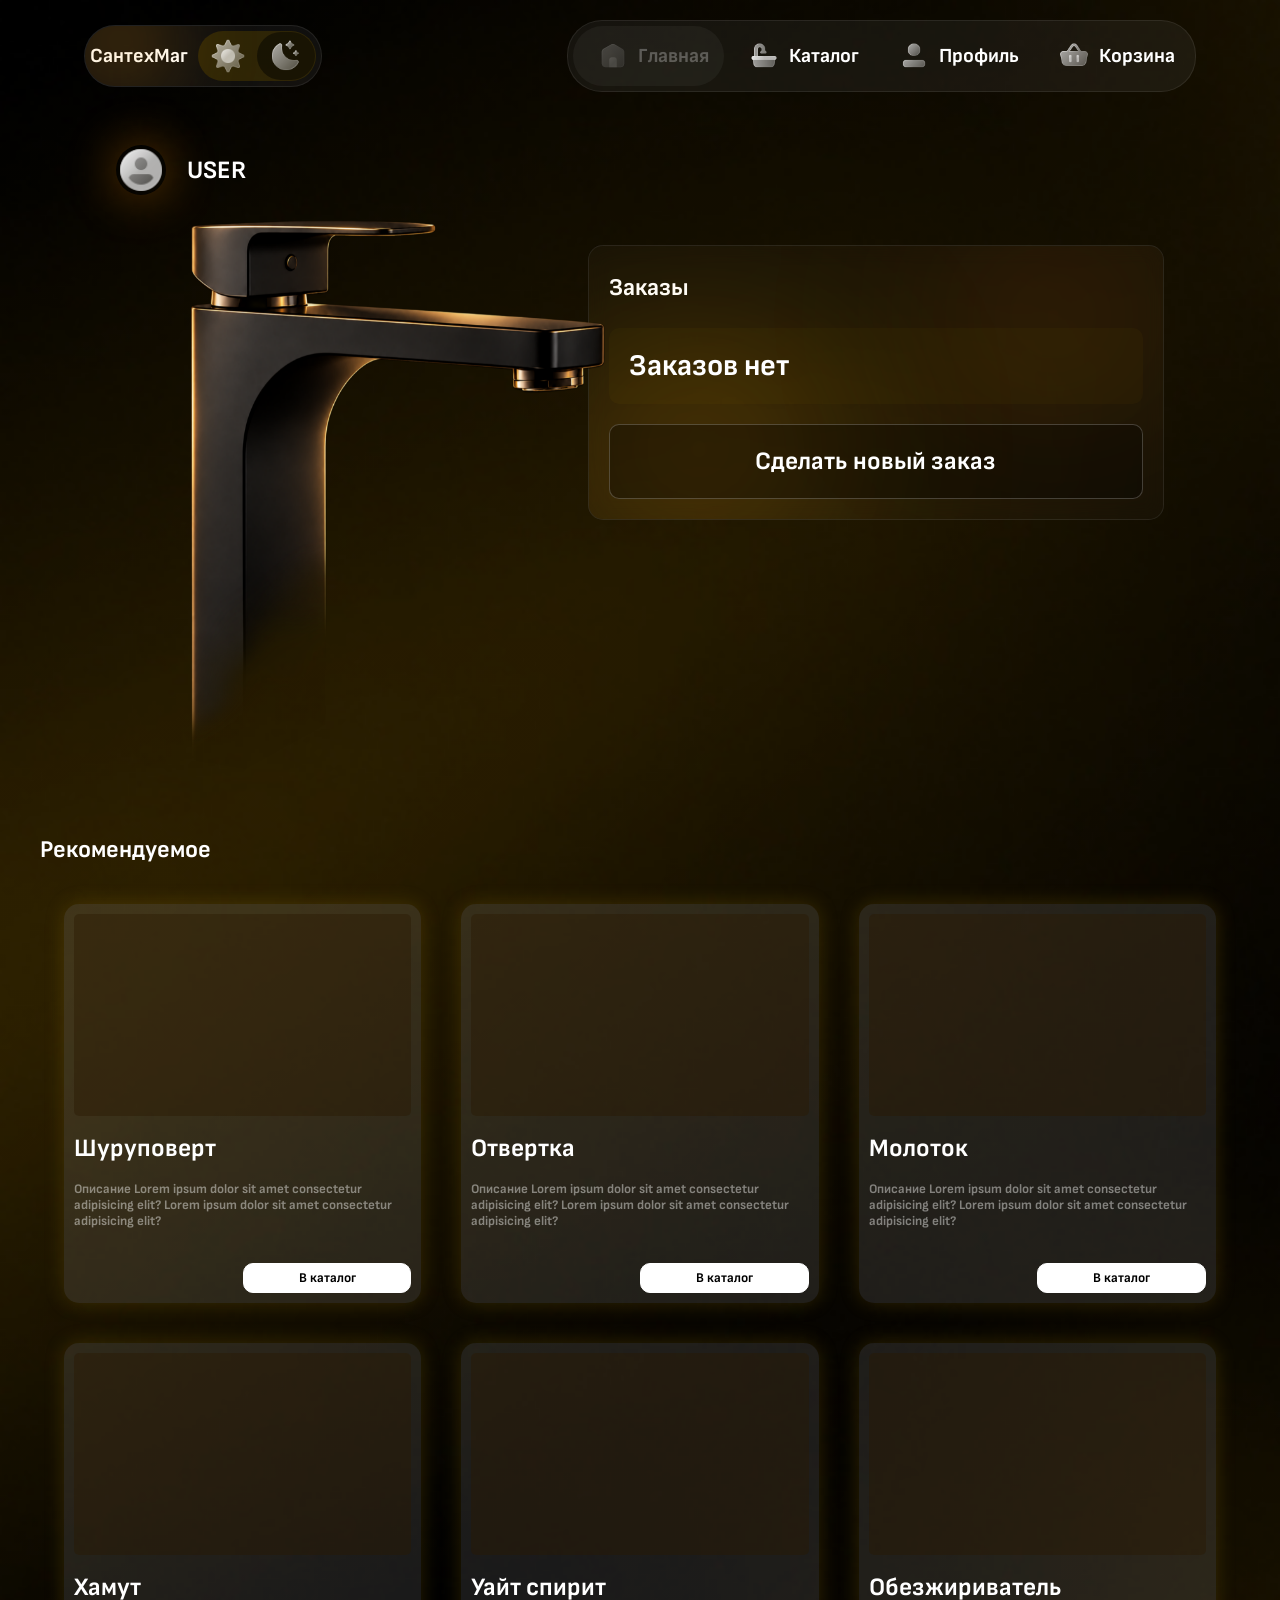
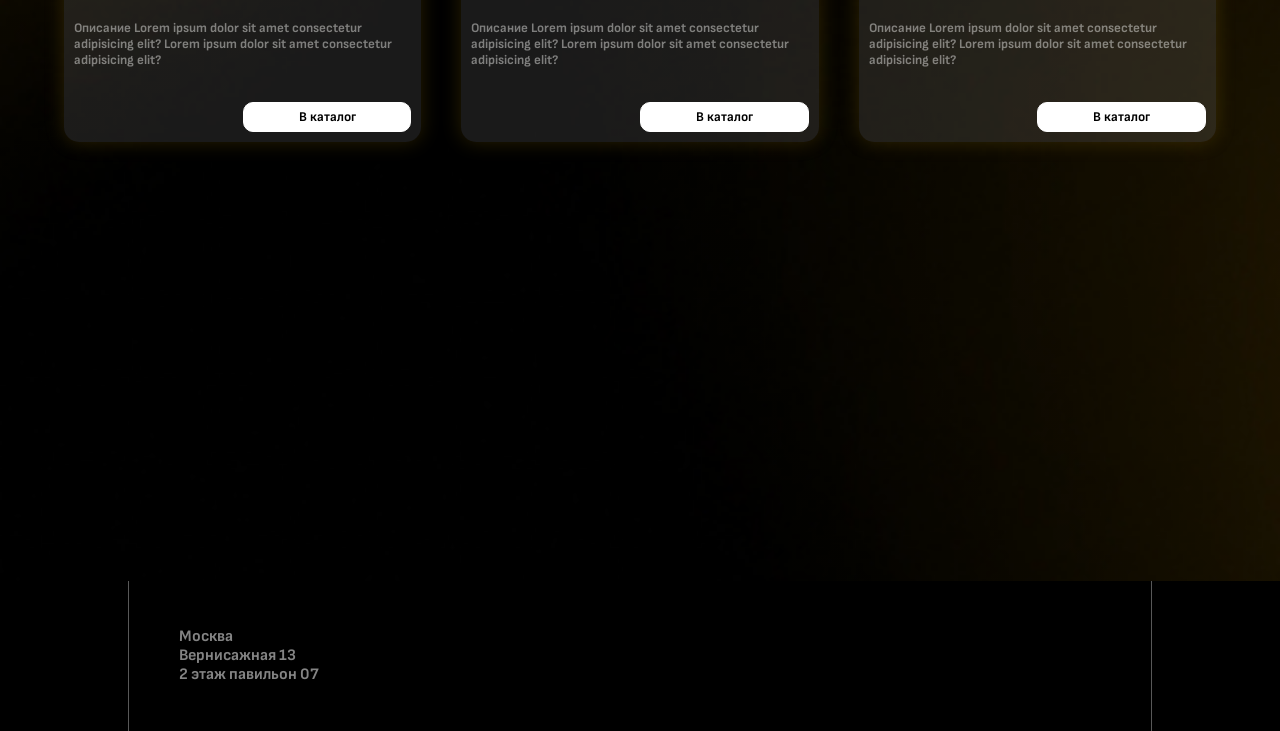
==== commit a5f99edb: "добавление страницы заказов и доработка главной страницы" ====
--- a/index.html
+++ b/index.html
@@ -35,7 +35,7 @@
             </div>
             <div class="menu__item">
                 <div class="menu__item_icon"><img src="img/header/profile.png" alt="profile"></div>
-                <div class="menu__item_title"><a href="#">Профиль</a></div>
+                <div class="menu__item_title"><a href="profile.html">Профиль</a></div>
             </div>
             <div class="menu__item">
                 <div class="menu__item_icon"><img src="img/header/korxina.png" alt="korzina"></div>
@@ -77,7 +77,7 @@
                         </div>
                         <div class="nav__item">
                             <div class="nav__item_icon"><img src="img/header/profile.png" alt="profile"></div>
-                            <div class="nav__item_title"><a href="#">Профиль</a></div>
+                            <div class="nav__item_title"><a href="profile.html">Профиль</a></div>
                         </div>
                         <div class="nav__item">
                             <div class="nav__item_icon"><img src="img/header/korxina.png" alt="korzina"></div>
@@ -99,7 +99,7 @@
             <section class="home">
                 <div class="user">
                     <div class="user__logo"><img src="img/header/profilelog.png" alt="profile"></div>
-                    <div class="user__name">Имя пользователя</div>
+                    <div class="user__name">User</div>
 
                     <div class="user__count">Количество заказов: 0</div>
 
@@ -112,27 +112,13 @@
                         <div class="info__blob"></div>
                         <div class="info__blob1"></div>
                         <h1 class="info__title">Заказы</h1>
-                        <div class="info__item">
-                            <div class="info__subtitle info__subtitle_live">Текущие заказы:</div>
-                            <div class="info__counts">2</div>
+
+                        <div class="info__items-blok">
+
+
+
                         </div>
-                        <div class="info__item">
-                            <div class="info__subtitle">Статус заказа 1</div>
-                            <div class="info__status info__status_ready">
-                                <div class="info__status__blob"></div>
-                                <div class="info__status__title">Готово</div>
-                            </div>
-                            <button class="info__btn info__btn_ready" disabled>Изменить</button>
-                        </div>
-
-                        <div class="info__item">
-                            <div class="info__subtitle">Статус заказа 2</div>
-                            <div class="info__status">
-                                <div class="info__status__blob info__status__blob-ready"></div>
-                                <div class="info__status__title">Не готово</div>
-                            </div>
-                            <button class="info__btn">Изменить</button>
-                        </div>
+                
                         <div class="info__item info__item-btn">
                             <button class="info__btn_order"><a href="catalog.html">Сделать новый заказ</a></button>
                         </div>
@@ -147,7 +133,6 @@
         <h1 class="usble__title">Рекомендуемое</h1>
 
         <div class="goods">
-
 
         </div>
     </section>
--- a/css/style.css
+++ b/css/style.css
@@ -87,13 +87,15 @@
   align-content: center;
   border-radius: 35px;
   height: 100%;
+  transition-duration: 0.2s;
 }
 #dark {
   background-color: rgba(0, 0, 0, 0.476);
-  
+  transition-duration: 0.2s;
 }
 #light:hover {
   background-color: rgba(0, 0, 0, 0.476);
+  transition-duration: 0.2s;
 }
 
 
@@ -153,6 +155,7 @@
   transition-duration: 0.2s;
   border-radius: 35px;
   padding: 15px;
+  transition-duration: 0.2s;
 }
 
 .nav__item:hover {
@@ -360,6 +363,7 @@
   justify-content: center;
   border: 1px solid rgba(255, 255, 255, 0.206);
   background-color: rgba(0, 0, 0, 0.299);
+  transition-duration: 0.2s;
 }
 
 .info__item-btn:hover {
@@ -460,7 +464,11 @@
   /* -webkit-box-shadow: 0 0 10px red; */
   /* box-shadow: 0 0 10px red; */
 }
-
+.info__items-blok {
+  width: 100%;
+  display: flex;
+  flex-direction: column;
+}
 .info__status__title {
   color: white;
 }
--- a/css/lightTheme.css
+++ b/css/lightTheme.css
@@ -252,4 +252,15 @@
         background-color: #1e8fff7c;
         border: 1px solid rgba(255, 255, 255, 0.376);
     }
+
+    .order-card {
+        background-color: #1e8fff78;
+    }
+    .remove-orders {
+        background-color: #1e8fffba;
+    }
+
+    .go-home, .thank {
+        color: black;
+    }
 }
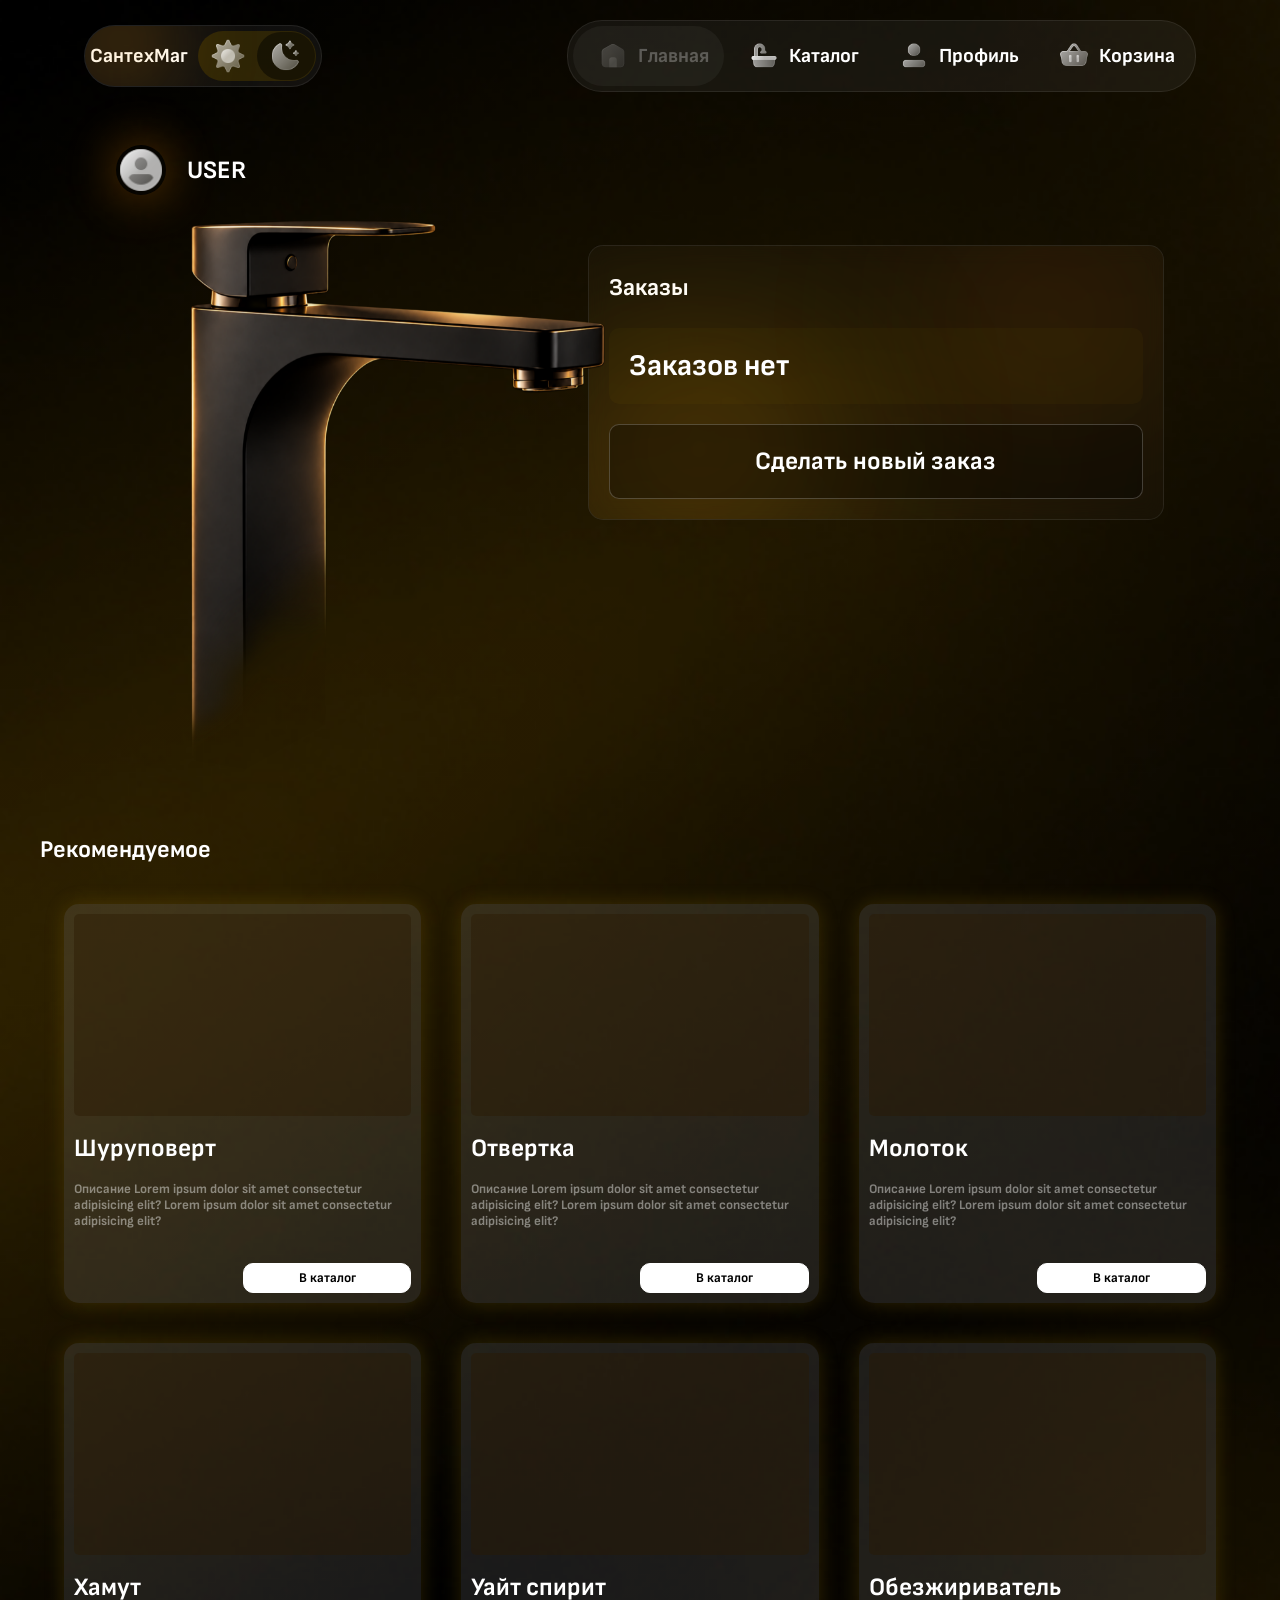
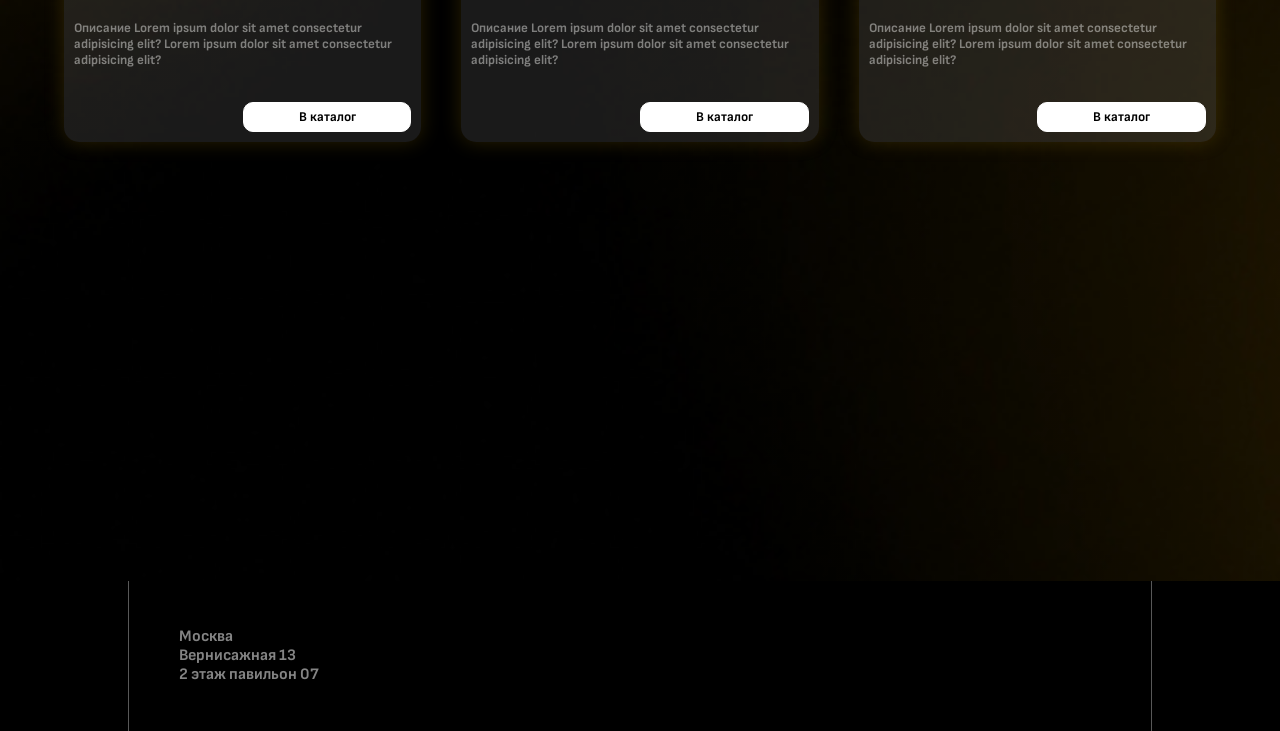
==== commit 74c94084: "Update index.html" ====
--- a/index.html
+++ b/index.html
@@ -60,10 +60,7 @@
                         <div class="theme__button" id="dark"><img src="img/theme/dark.png" alt=""></div>
                     </div>
                 </div>
-                <div class="search__blok">
-                    <div class="search__img__div"><img src="img/header/loupe.png" alt="" class="search__logo"></div>
-                    <input type="text" placeholder="Поиск" class="search__input">
-                </div>
+
 
                 <div class="nav__flex">
                     <nav class="nav">
@@ -157,4 +154,4 @@
 
 </body>
 
-</html>+</html>
--- a/css/style.css
+++ b/css/style.css
@@ -471,6 +471,7 @@
 }
 .info__status__title {
   color: white;
+  text-wrap: nowrap;
 }
 
 .info__status__blob {
